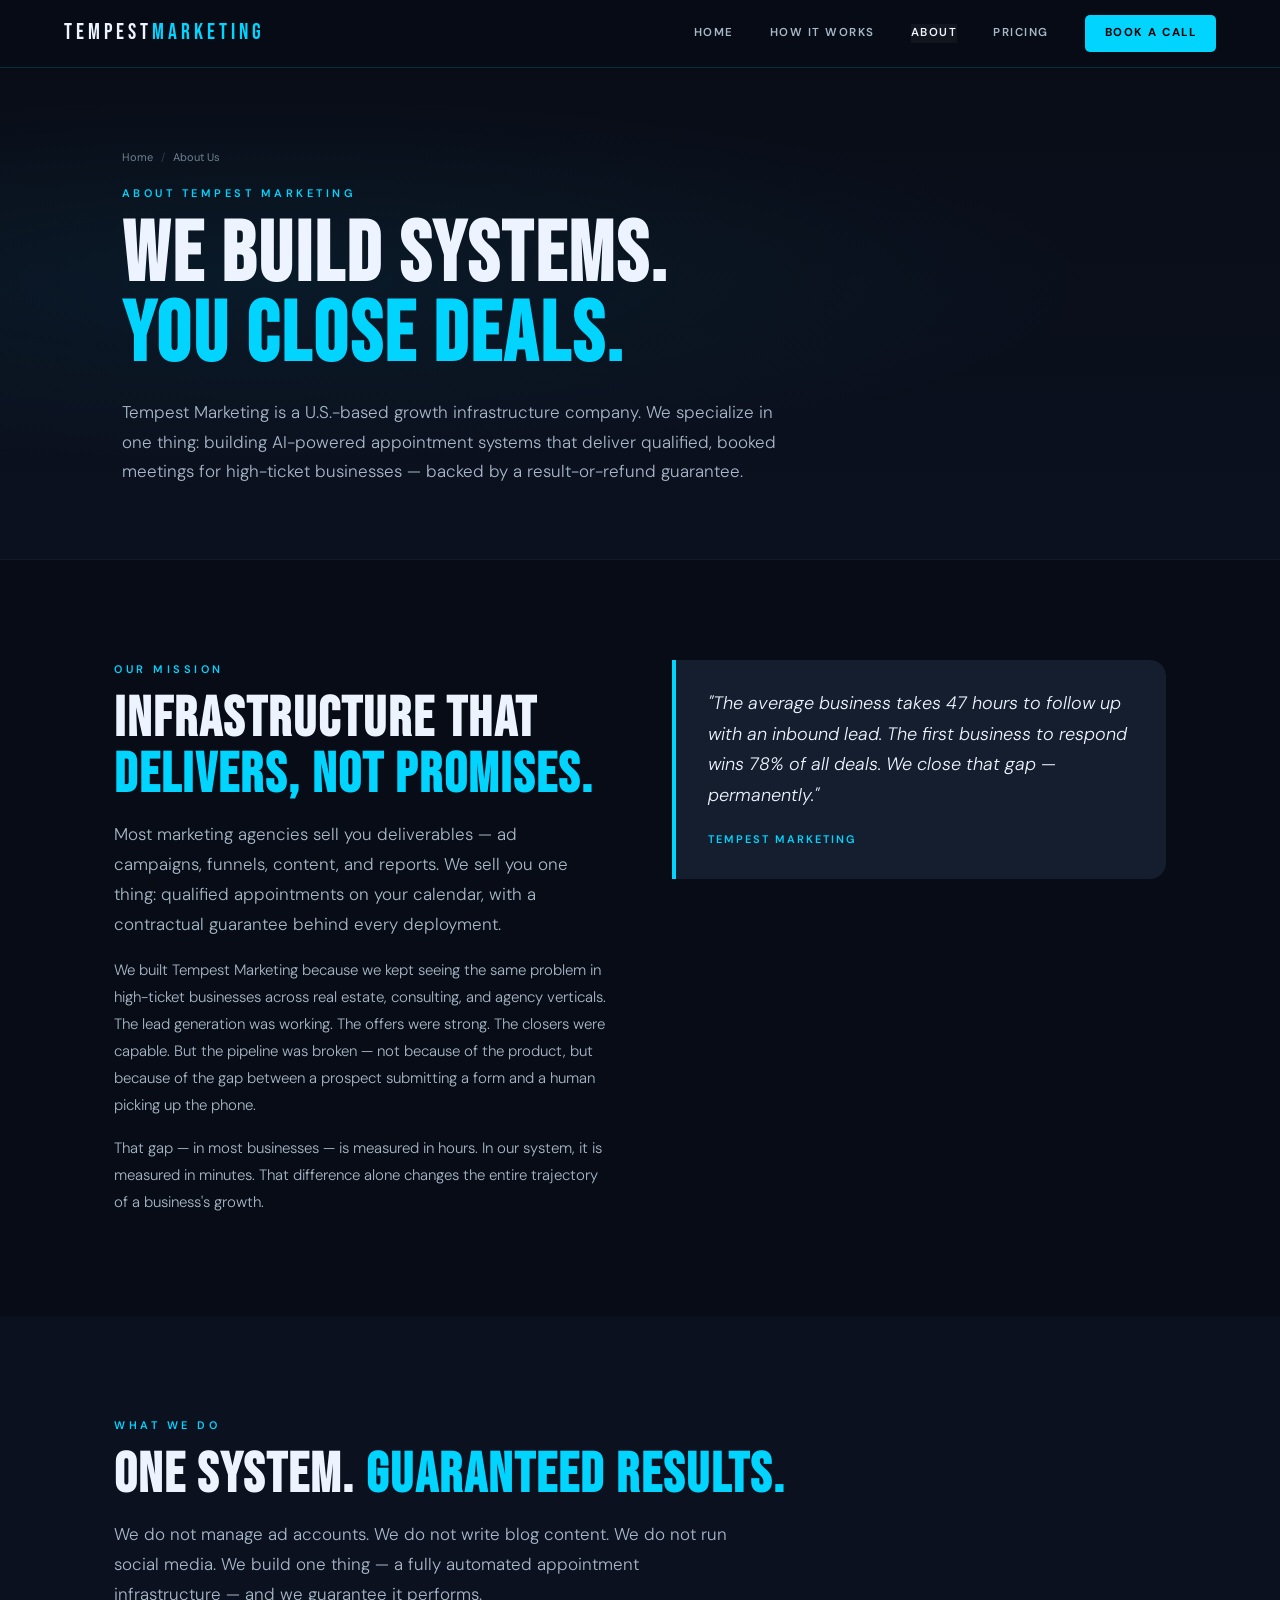
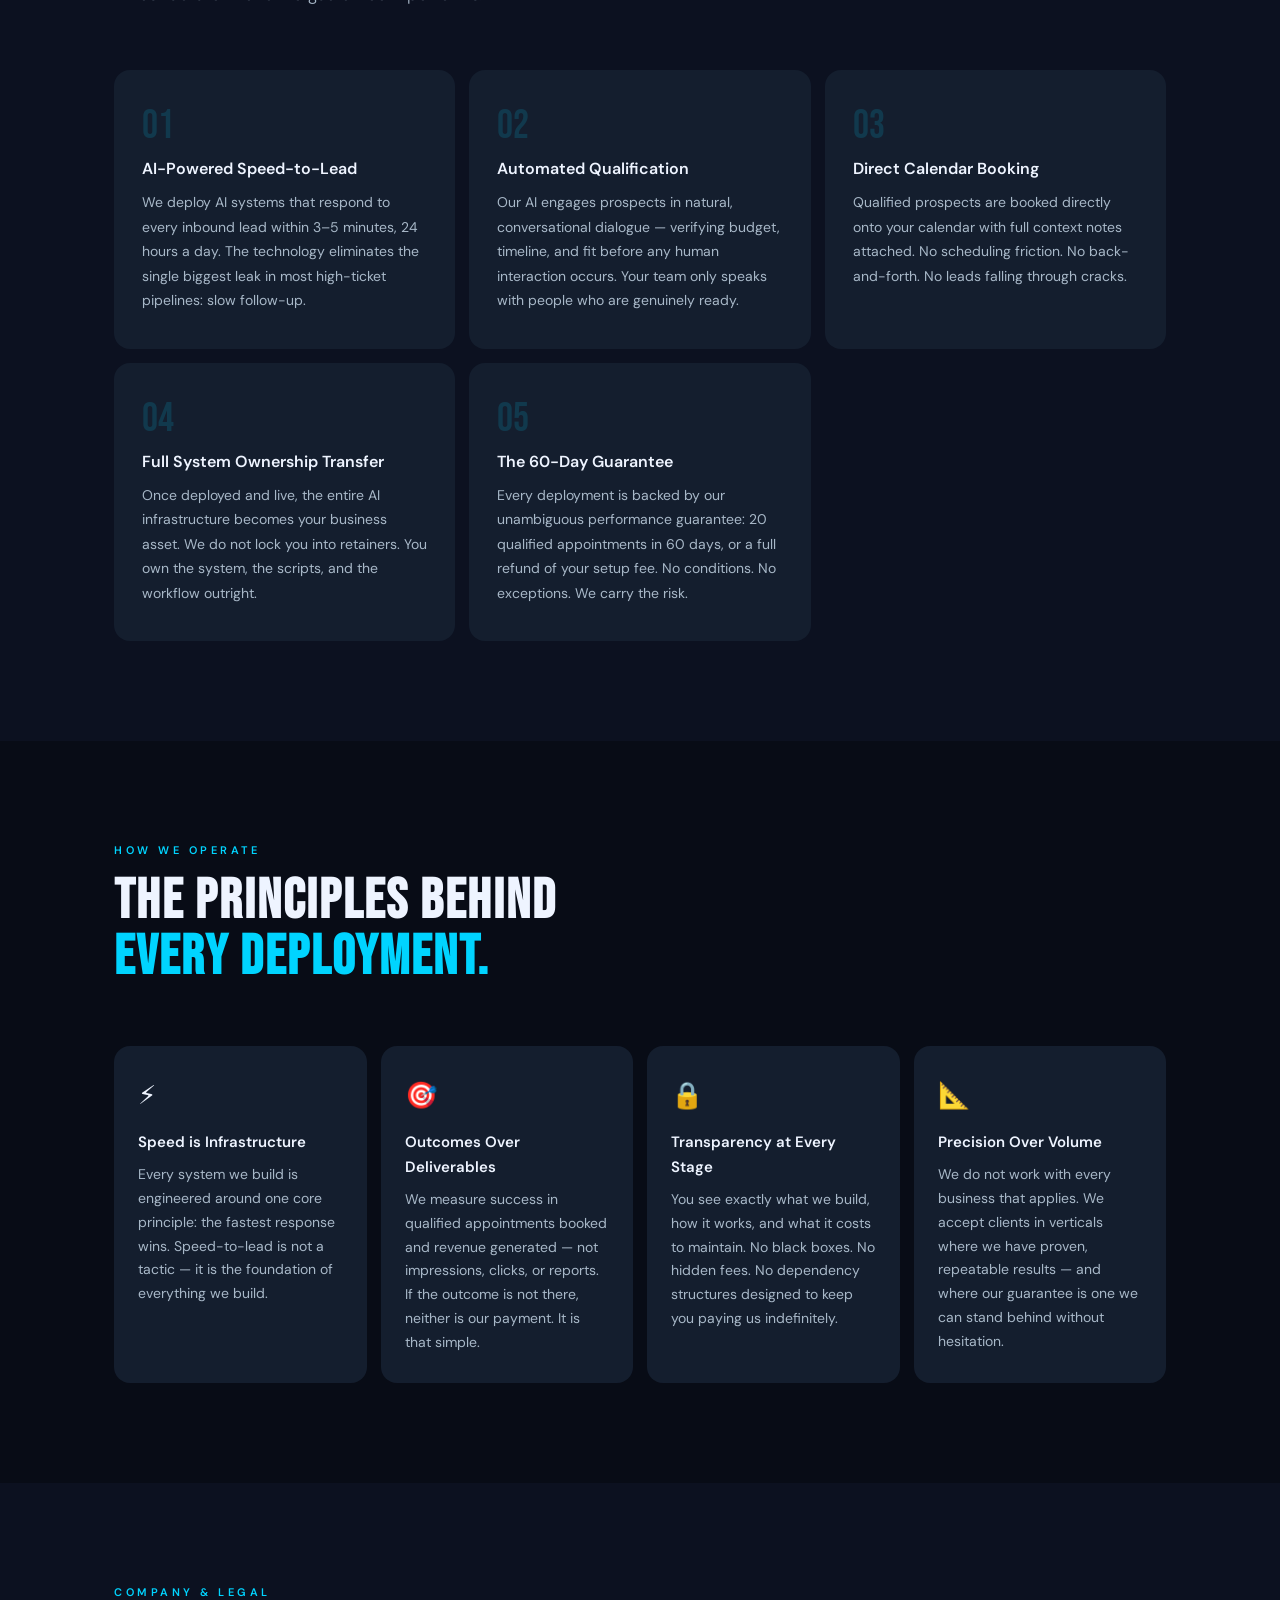
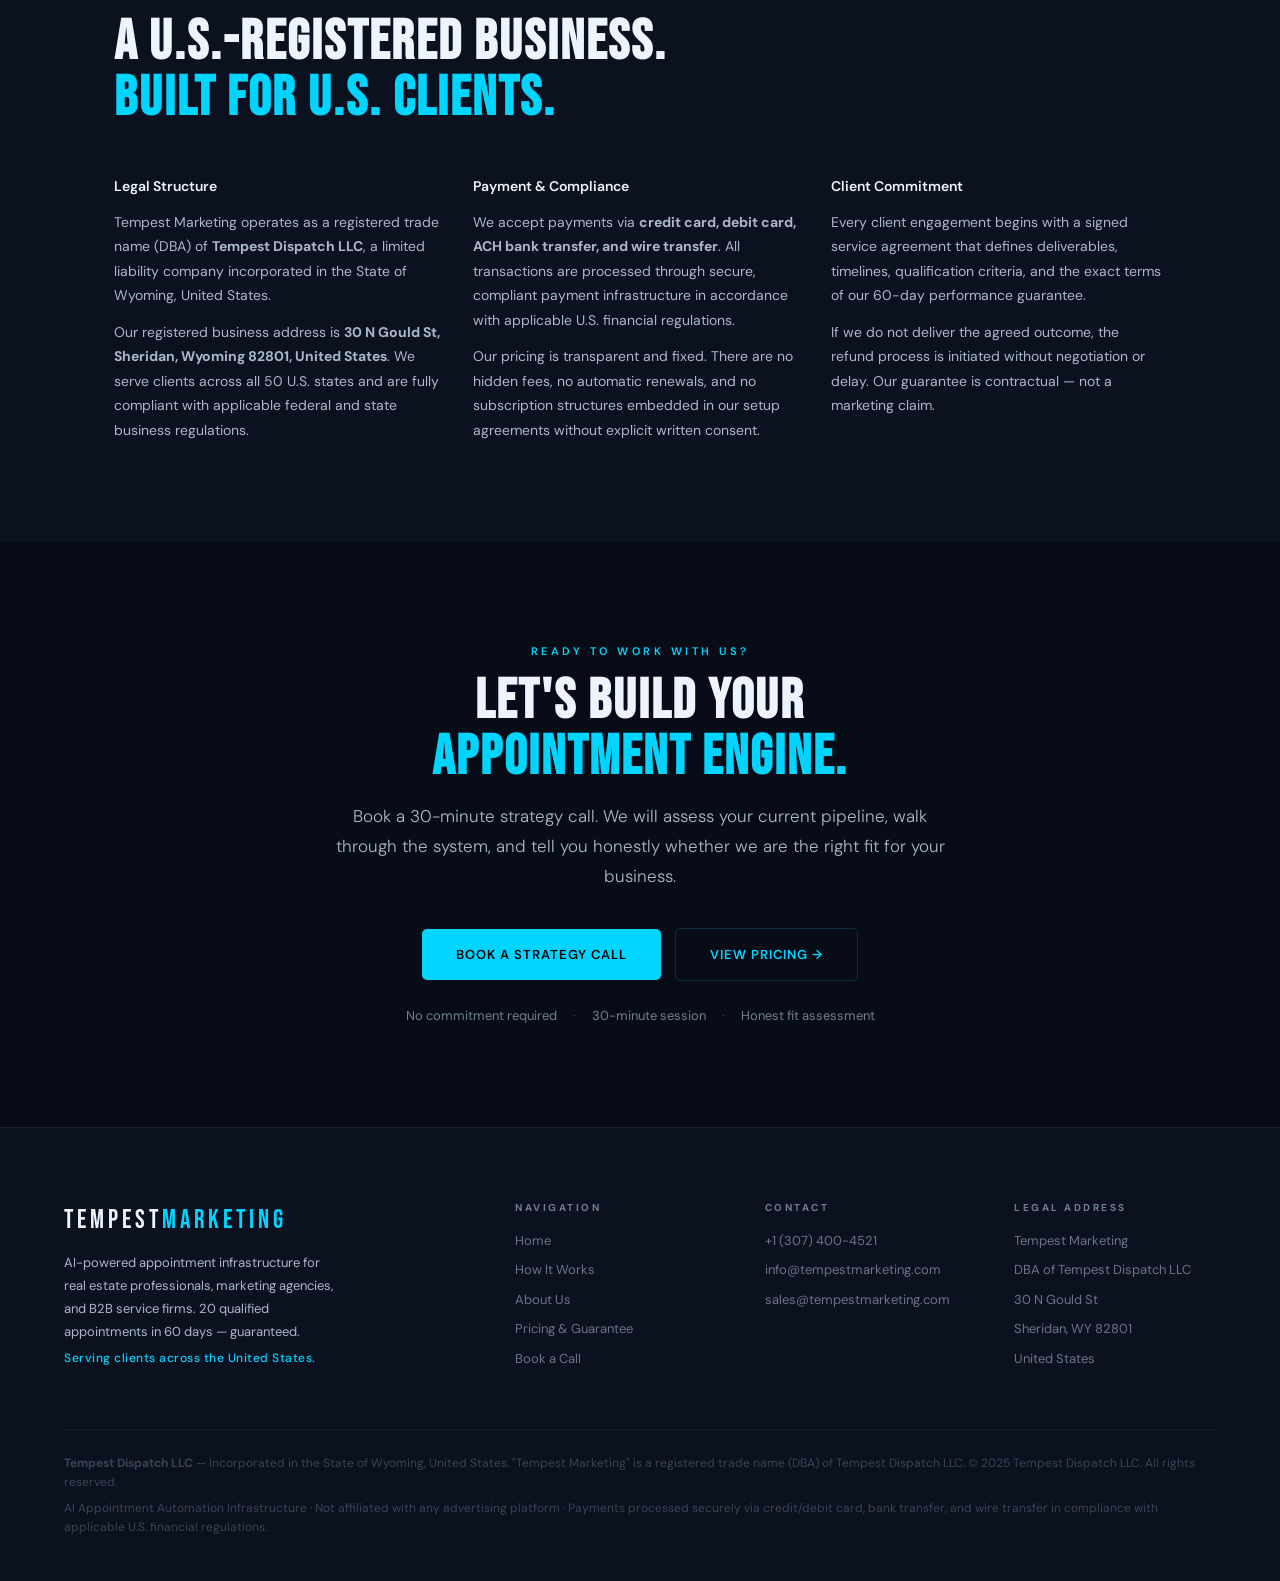
==== about/index.html @ 548d317a "Initial commit via Netlify" ====
<!DOCTYPE html>
<html lang="en">
<head>
<meta charset="UTF-8">
<meta name="theme-color" content="#080C16">
<meta name="mobile-web-app-capable" content="yes">
<meta name="apple-mobile-web-app-capable" content="yes">
<meta name="apple-mobile-web-app-status-bar-style" content="black-translucent">
<meta name="viewport" content="width=device-width,initial-scale=1,viewport-fit=cover">
<title>About Us — Tempest Marketing | AI-Powered Growth Infrastructure</title>
<meta name="description" content="Tempest Marketing is a U.S.-based growth infrastructure company. We build AI-powered appointment systems for high-ticket businesses — and guarantee 20 qualified meetings in 60 days.">
<link rel="stylesheet" href="/style.css">
</head>
<body>

<nav class="nav" id="nav">
  <a href="/" class="nav-logo">TEMPEST<span>MARKETING</span></a>
  <div class="nav-links" id="nl">
    <a href="/">Home</a>
    <a href="/infrastructure/">How It Works</a>
    <a href="/about/" class="active">About</a>
    <a href="/pricing/">Pricing</a>
    <a href="/contact/" class="nav-btn">Book a Call</a>
  </div>
  <button class="hamburger" id="hb" aria-label="Menu" aria-expanded="false">
    <span></span><span></span><span></span>
  </button>
</nav>

<section class="page-hero">
  <div class="container">
    <div class="breadcrumb"><a href="/">Home</a><span class="breadcrumb-sep">/</span><span>About Us</span></div>
    <div class="eyebrow">About Tempest Marketing</div>
    <h1 class="page-h1">We Build Systems.<br><span class="e">You Close Deals.</span></h1>
    <p class="page-sub">Tempest Marketing is a U.S.-based growth infrastructure company. We specialize in one thing: building AI-powered appointment systems that deliver qualified, booked meetings for high-ticket businesses — backed by a result-or-refund guarantee.</p>
  </div>
</section>

<!-- MISSION -->
<section class="section">
  <div class="container">
    <div class="about-mission sr">
      <div class="mission-text">
        <div class="eyebrow">Our Mission</div>
        <h2 class="h2">Infrastructure That<br><span class="e">Delivers, Not Promises.</span></h2>
        <p class="lead">Most marketing agencies sell you deliverables — ad campaigns, funnels, content, and reports. We sell you one thing: qualified appointments on your calendar, with a contractual guarantee behind every deployment.</p>
        <p style="color:var(--silver);font-size:15px;line-height:1.8;margin-top:18px;font-weight:300">We built Tempest Marketing because we kept seeing the same problem in high-ticket businesses across real estate, consulting, and agency verticals. The lead generation was working. The offers were strong. The closers were capable. But the pipeline was broken — not because of the product, but because of the gap between a prospect submitting a form and a human picking up the phone.</p>
        <p style="color:var(--silver);font-size:15px;line-height:1.8;margin-top:16px;font-weight:300">That gap — in most businesses — is measured in hours. In our system, it is measured in minutes. That difference alone changes the entire trajectory of a business's growth.</p>
      </div>
      <div class="mission-quote">
        <blockquote class="bq">
          <p>"The average business takes 47 hours to follow up with an inbound lead. The first business to respond wins 78% of all deals. We close that gap — permanently."</p>
          <cite>Tempest Marketing</cite>
        </blockquote>
      </div>
    </div>
  </div>
</section>

<!-- WHAT WE DO -->
<section class="section section-alt">
  <div class="container">
    <div class="section-header sr">
      <div class="eyebrow">What We Do</div>
      <h2 class="h2">One System. <span class="e">Guaranteed Results.</span></h2>
      <p class="lead">We do not manage ad accounts. We do not write blog content. We do not run social media. We build one thing — a fully automated appointment infrastructure — and we guarantee it performs.</p>
    </div>
    <div class="what-grid">
      <div class="what-card sr">
        <div class="what-num">01</div>
        <h3 class="what-title">AI-Powered Speed-to-Lead</h3>
        <p class="what-body">We deploy AI systems that respond to every inbound lead within 3–5 minutes, 24 hours a day. The technology eliminates the single biggest leak in most high-ticket pipelines: slow follow-up.</p>
      </div>
      <div class="what-card sr sr-d1">
        <div class="what-num">02</div>
        <h3 class="what-title">Automated Qualification</h3>
        <p class="what-body">Our AI engages prospects in natural, conversational dialogue — verifying budget, timeline, and fit before any human interaction occurs. Your team only speaks with people who are genuinely ready.</p>
      </div>
      <div class="what-card sr sr-d2">
        <div class="what-num">03</div>
        <h3 class="what-title">Direct Calendar Booking</h3>
        <p class="what-body">Qualified prospects are booked directly onto your calendar with full context notes attached. No scheduling friction. No back-and-forth. No leads falling through cracks.</p>
      </div>
      <div class="what-card sr sr-d3">
        <div class="what-num">04</div>
        <h3 class="what-title">Full System Ownership Transfer</h3>
        <p class="what-body">Once deployed and live, the entire AI infrastructure becomes your business asset. We do not lock you into retainers. You own the system, the scripts, and the workflow outright.</p>
      </div>
      <div class="what-card sr sr-d4">
        <div class="what-num">05</div>
        <h3 class="what-title">The 60-Day Guarantee</h3>
        <p class="what-body">Every deployment is backed by our unambiguous performance guarantee: 20 qualified appointments in 60 days, or a full refund of your setup fee. No conditions. No exceptions. We carry the risk.</p>
      </div>
    </div>
  </div>
</section>

<!-- VALUES -->
<section class="section">
  <div class="container">
    <div class="section-header sr">
      <div class="eyebrow">How We Operate</div>
      <h2 class="h2">The Principles Behind<br><span class="e">Every Deployment.</span></h2>
    </div>
    <div class="values-grid">
      <div class="value-card sr">
        <div class="value-icon">⚡</div>
        <h3 class="value-title">Speed is Infrastructure</h3>
        <p class="value-body">Every system we build is engineered around one core principle: the fastest response wins. Speed-to-lead is not a tactic — it is the foundation of everything we build.</p>
      </div>
      <div class="value-card sr sr-d1">
        <div class="value-icon">🎯</div>
        <h3 class="value-title">Outcomes Over Deliverables</h3>
        <p class="value-body">We measure success in qualified appointments booked and revenue generated — not impressions, clicks, or reports. If the outcome is not there, neither is our payment. It is that simple.</p>
      </div>
      <div class="value-card sr sr-d2">
        <div class="value-icon">🔒</div>
        <h3 class="value-title">Transparency at Every Stage</h3>
        <p class="value-body">You see exactly what we build, how it works, and what it costs to maintain. No black boxes. No hidden fees. No dependency structures designed to keep you paying us indefinitely.</p>
      </div>
      <div class="value-card sr sr-d3">
        <div class="value-icon">📐</div>
        <h3 class="value-title">Precision Over Volume</h3>
        <p class="value-body">We do not work with every business that applies. We accept clients in verticals where we have proven, repeatable results — and where our guarantee is one we can stand behind without hesitation.</p>
      </div>
    </div>
  </div>
</section>

<!-- LEGAL / TRUST SECTION -->
<section class="section section-alt">
  <div class="container">
    <div class="trust-block sr">
      <div class="eyebrow">Company &amp; Legal</div>
      <h2 class="h2">A U.S.-Registered Business.<br><span class="e">Built for U.S. Clients.</span></h2>
      <div class="trust-cols">
        <div class="trust-col">
          <h3 class="trust-col-title">Legal Structure</h3>
          <p>Tempest Marketing operates as a registered trade name (DBA) of <strong>Tempest Dispatch LLC</strong>, a limited liability company incorporated in the State of Wyoming, United States.</p>
          <p style="margin-top:12px">Our registered business address is <strong>30 N Gould St, Sheridan, Wyoming 82801, United States</strong>. We serve clients across all 50 U.S. states and are fully compliant with applicable federal and state business regulations.</p>
        </div>
        <div class="trust-col">
          <h3 class="trust-col-title">Payment &amp; Compliance</h3>
          <p>We accept payments via <strong>credit card, debit card, ACH bank transfer, and wire transfer</strong>. All transactions are processed through secure, compliant payment infrastructure in accordance with applicable U.S. financial regulations.</p>
          <p style="margin-top:12px">Our pricing is transparent and fixed. There are no hidden fees, no automatic renewals, and no subscription structures embedded in our setup agreements without explicit written consent.</p>
        </div>
        <div class="trust-col">
          <h3 class="trust-col-title">Client Commitment</h3>
          <p>Every client engagement begins with a signed service agreement that defines deliverables, timelines, qualification criteria, and the exact terms of our 60-day performance guarantee.</p>
          <p style="margin-top:12px">If we do not deliver the agreed outcome, the refund process is initiated without negotiation or delay. Our guarantee is contractual — not a marketing claim.</p>
        </div>
      </div>
    </div>
  </div>
</section>

<!-- CTA -->
<section class="section">
  <div class="container">
    <div class="cta-block sr">
      <div class="eyebrow">Ready to Work With Us?</div>
      <h2 class="h2">Let's Build Your<br><span class="e">Appointment Engine.</span></h2>
      <p class="lead" style="margin:0 auto 36px">Book a 30-minute strategy call. We will assess your current pipeline, walk through the system, and tell you honestly whether we are the right fit for your business.</p>
      <div class="cta-btns">
        <a href="/contact/" class="btn btn-primary btn-lg">Book a Strategy Call</a>
        <a href="/pricing/" class="btn btn-outline btn-lg">View Pricing →</a>
      </div>
      <div class="cta-dots">
        <span>No commitment required</span><span class="cta-dot-sep">·</span>
        <span>30-minute session</span><span class="cta-dot-sep">·</span>
        <span>Honest fit assessment</span>
      </div>
    </div>
  </div>
</section>

<footer class="footer">
  <div class="footer-grid">
    <div class="footer-brand">
      <div class="footer-logo">TEMPEST<span>MARKETING</span></div>
      <p class="footer-tagline">AI-powered appointment infrastructure for real estate professionals, marketing agencies, and B2B service firms. 20 qualified appointments in 60 days — guaranteed.</p>
      <p class="footer-credline">Serving clients across the United States.</p>
    </div>
    <div class="footer-col">
      <div class="footer-col-title">Navigation</div>
      <a href="/">Home</a><a href="/infrastructure/">How It Works</a><a href="/about/">About Us</a><a href="/pricing/">Pricing &amp; Guarantee</a><a href="/contact/">Book a Call</a>
    </div>
    <div class="footer-col">
      <div class="footer-col-title">Contact</div>
      <a href="tel:+13074004521">+1 (307) 400-4521</a>
      <a href="mailto:info@tempestmarketing.com">info@tempestmarketing.com</a>
      <a href="mailto:sales@tempestmarketing.com">sales@tempestmarketing.com</a>
    </div>
    <div class="footer-col">
      <div class="footer-col-title">Legal Address</div>
      <span>Tempest Marketing</span><span>DBA of Tempest Dispatch LLC</span>
      <span>30 N Gould St</span><span>Sheridan, WY 82801</span><span>United States</span>
    </div>
  </div>
  <div class="footer-bottom">
    <p><strong>Tempest Dispatch LLC</strong> — Incorporated in the State of Wyoming, United States. "Tempest Marketing" is a registered trade name (DBA) of Tempest Dispatch LLC. © 2025 Tempest Dispatch LLC. All rights reserved.</p>
    <p>AI Appointment Automation Infrastructure · Not affiliated with any advertising platform · Payments processed securely via credit/debit card, bank transfer, and wire transfer in compliance with applicable U.S. financial regulations.</p>
  </div>
</footer>
<script src="/app.js"></script>
</body>
</html>
---- style.css ----
@import url('https://fonts.googleapis.com/css2?family=Bebas+Neue&family=DM+Sans:ital,wght@0,300;0,400;0,500;0,600;1,300&display=swap');

/* ═══════════════════════════════════════════════════════════
   TEMPEST MARKETING — MOBILE-FIRST STYLESHEET
   Breakpoints:
     xs  : 0–479px      (small phones)
     sm  : 480–639px    (large phones)
     md  : 640–767px    (phablets)
     lg  : 768–1023px   (tablets)
     xl  : 1024px+      (desktop)
   ═══════════════════════════════════════════════════════════ */

/* ── DESIGN TOKENS ───────────────────────────────────────── */
:root {
  --bg:        #080C16;
  --bg2:       #0C1120;
  --bg3:       #111928;
  --card:      #141E2E;
  --card2:     #1A2538;
  --electric:  #00D4FF;
  --electric2: #00B5DA;
  --volt:      #7B2FFF;
  --silver:    #A8B8C8;
  --silver2:   #6E8090;
  --white:     #EEF4FF;
  --alert:     #FF4D6D;
  --border:    rgba(255,255,255,0.06);
  --border-e:  rgba(0,212,255,0.18);
  --nav-h:     60px;
  --r:         10px;
  --r-lg:      16px;
  --px:        20px;
  --ff-d:      'Bebas Neue', 'Arial Black', sans-serif;
  --ff-b:      'DM Sans', system-ui, sans-serif;
}
@media(min-width:640px){ :root{ --nav-h:64px; --px:28px; } }
@media(min-width:768px){ :root{ --nav-h:68px; --px:40px; } }
@media(min-width:1024px){ :root{ --px:5%; } }

/* ── RESET ───────────────────────────────────────────────── */
*,*::before,*::after { margin:0; padding:0; box-sizing:border-box; }
html { scroll-behavior:smooth; -webkit-text-size-adjust:100%; text-size-adjust:100%; }
body {
  background:var(--bg); color:var(--white);
  font-family:var(--ff-b); font-size:16px; line-height:1.65;
  -webkit-font-smoothing:antialiased; overflow-x:hidden;
}
a { color:var(--electric); text-decoration:none; transition:color .2s; }
a:hover { color:var(--electric2); }
img,svg { max-width:100%; display:block; }
button { cursor:pointer; font-family:var(--ff-b); }

/* ── UTILITY ─────────────────────────────────────────────── */
.e { color:var(--electric); }
.container { max-width:1180px; margin:0 auto; padding:0 var(--px); }
.eyebrow {
  font-size:10px; font-weight:600; letter-spacing:3px;
  text-transform:uppercase; color:var(--electric); margin-bottom:12px;
  display:block;
}
@media(min-width:640px){ .eyebrow{ font-size:11px; letter-spacing:3.5px; margin-bottom:14px; } }

.h2 {
  font-family:var(--ff-d);
  font-size:clamp(30px,7vw,56px);
  letter-spacing:2px; line-height:1.0; color:var(--white); margin-bottom:16px;
}
.lead {
  font-size:15px; color:var(--silver); font-weight:300;
  line-height:1.75; max-width:100%;
}
@media(min-width:640px){ .lead{ font-size:16px; } }
@media(min-width:1024px){ .lead{ font-size:17px; max-width:620px; } }

/* ── NAVIGATION ──────────────────────────────────────────── */
.nav {
  position:fixed; top:0; left:0; right:0; z-index:200;
  height:var(--nav-h);
  display:flex; align-items:center; justify-content:space-between;
  padding:0 var(--px);
  background:rgba(8,12,22,.96);
  backdrop-filter:blur(20px); -webkit-backdrop-filter:blur(20px);
  border-bottom:1px solid var(--border-e);
  transition:background .3s;
}
.nav.scrolled { background:rgba(8,12,22,.99); }
.nav-logo {
  font-family:var(--ff-d); color:var(--white); text-decoration:none;
  font-size:16px; letter-spacing:2px;
  white-space:nowrap; flex-shrink:0;
}
@media(min-width:480px){ .nav-logo{ font-size:18px; letter-spacing:3px; } }
@media(min-width:768px){ .nav-logo{ font-size:22px; letter-spacing:4px; } }
.nav-logo span { color:var(--electric); }

/* ── MOBILE NAV MENU (hidden by default) ─────────────────── */
.nav-links {
  /* Hidden state — off-screen top, invisible */
  display:flex;
  flex-direction:column;
  position:fixed;
  top:var(--nav-h);
  left:0; right:0;
  height:calc(100vh - var(--nav-h));
  background:rgba(8,12,22,.99);
  padding:0;
  overflow-y:auto;
  -webkit-overflow-scrolling:touch;
  border-top:1px solid var(--border-e);
  z-index:9999;
  /* Slide + fade transition */
  opacity:0;
  pointer-events:none;
  transform:translateY(-12px);
  transition:opacity .25s ease, transform .25s ease;
}
/* Open state */
.nav-links.open {
  opacity:1;
  pointer-events:all;
  transform:translateY(0);
}
.nav-links a {
  font-size:16px; font-weight:600; letter-spacing:1.5px;
  text-transform:uppercase; color:var(--silver);
  padding:18px 24px; border-bottom:1px solid var(--border);
  display:block; width:100%;
  transition:color .2s, background .2s;
  -webkit-tap-highlight-color:transparent;
}
.nav-links a:hover,
.nav-links a.active { color:var(--white); background:rgba(255,255,255,.04); }
.nav-links .nav-btn {
  background:var(--electric); color:#000 !important;
  font-weight:700; margin:16px 24px 8px;
  border-radius:6px; text-align:center;
  border-bottom:none; width:auto;
  padding:14px 24px;
}
.nav-links .nav-btn:hover { background:var(--electric2); }

/* Tablet and desktop — inline horizontal nav */
@media(min-width:768px){
  .nav-links {
    /* Reset all mobile positioning */
    display:flex !important;
    opacity:1 !important;
    pointer-events:all !important;
    transform:none !important;
    /* Inline layout */
    position:static;
    height:auto;
    background:transparent;
    flex-direction:row;
    align-items:center;
    gap:28px;
    padding:0;
    border:none;
    overflow:visible;
    transition:none;
  }
  .nav-links a {
    font-size:11px; letter-spacing:1.5px;
    padding:0; border:none; width:auto; display:inline;
  }
  .nav-links .nav-btn {
    padding:9px 20px; margin:0; border-radius:5px;
    text-align:center; width:auto; display:inline-flex;
  }
}
@media(min-width:1024px){
  .nav-links { gap:36px; }
  .nav-links a { font-size:11.5px; }
}

.hamburger {
  display:flex; flex-direction:column; gap:5px;
  background:none; border:none; padding:6px;
  flex-shrink:0; z-index:10000;
  -webkit-tap-highlight-color:transparent;
}
.hamburger span {
  display:block; width:22px; height:2px;
  background:var(--silver); border-radius:2px;
  transition:transform .3s ease, opacity .3s ease;
  transform-origin:center;
}
/* Animated X when open */
.hamburger.is-open span:nth-child(1){ transform:rotate(45deg) translate(5px,5px); }
.hamburger.is-open span:nth-child(2){ opacity:0; transform:scaleX(0); }
.hamburger.is-open span:nth-child(3){ transform:rotate(-45deg) translate(5px,-5px); }
@media(min-width:768px){ .hamburger{ display:none !important; } }

/* ── BUTTONS ─────────────────────────────────────────────── */
.btn {
  display:inline-flex; align-items:center; justify-content:center; gap:8px;
  font-family:var(--ff-b); font-weight:600;
  letter-spacing:1px; text-transform:uppercase;
  border-radius:5px; transition:all .2s;
  text-decoration:none; border:none;
  touch-action:manipulation; -webkit-tap-highlight-color:transparent;
  white-space:nowrap;
}
.btn-lg { font-size:13px; padding:14px 28px; }
.btn-md { font-size:12px; padding:11px 22px; }
.btn-sm { font-size:11px; padding:9px 18px; }
@media(min-width:640px){
  .btn-lg { padding:15px 34px; }
  .btn-md { padding:11px 26px; }
}
.btn-primary { background:var(--electric); color:#000; }
.btn-primary:hover { background:var(--electric2); color:#000; transform:translateY(-1px); }
.btn-outline { background:transparent; color:var(--electric); border:1px solid var(--border-e); }
.btn-outline:hover { border-color:var(--electric); background:rgba(0,212,255,.07); color:var(--electric); }
.btn-full { width:100%; justify-content:center; }

/* ── SECTIONS ────────────────────────────────────────────── */
.section { padding:64px 0; }
.section-alt { background:var(--bg2); }
.section-header { margin-bottom:40px; }
.section-header .lead { margin-top:12px; }
@media(min-width:640px){ .section{ padding:80px 0; } .section-header{ margin-bottom:48px; } }
@media(min-width:1024px){ .section{ padding:100px 0; } .section-header{ margin-bottom:60px; } }

/* ── HERO ────────────────────────────────────────────────── */
.hero {
  min-height:100svh;
  display:flex; flex-direction:column; align-items:center; justify-content:center;
  text-align:center;
  padding:calc(var(--nav-h) + 48px) var(--px) 60px;
  background:
    radial-gradient(ellipse 120% 50% at 50% -10%, rgba(0,212,255,.09) 0%, transparent 60%),
    radial-gradient(ellipse 80% 40% at 80% 90%, rgba(123,47,255,.06) 0%, transparent 55%),
    linear-gradient(180deg, var(--bg) 0%, var(--bg2) 100%);
  position:relative; overflow:hidden;
}
.hero::after {
  content:''; position:absolute; bottom:0; left:0; right:0; height:120px;
  background:linear-gradient(0deg, var(--bg2), transparent);
  pointer-events:none;
}
.hero-badge {
  display:inline-flex; align-items:center; gap:8px;
  font-size:10px; font-weight:600; letter-spacing:2px; text-transform:uppercase;
  color:var(--electric); border:1px solid var(--border-e);
  border-radius:100px; padding:6px 16px; margin-bottom:28px;
  background:rgba(0,212,255,.05);
}
@media(min-width:640px){ .hero-badge{ font-size:11px; padding:7px 22px; margin-bottom:36px; } }
.hero-badge-dot {
  width:6px; height:6px; border-radius:50%; background:var(--electric);
  flex-shrink:0; animation:pulse-dot 2s ease-in-out infinite;
}
@keyframes pulse-dot { 0%,100%{ opacity:1; transform:scale(1); } 50%{ opacity:.4; transform:scale(1.4); } }
.hero-h1 {
  font-family:var(--ff-d);
  font-size:clamp(52px, 13vw, 108px);
  letter-spacing:2px; line-height:.94;
  color:var(--white); margin-bottom:20px;
}
@media(min-width:480px){ .hero-h1{ letter-spacing:3px; margin-bottom:24px; } }
@media(min-width:1024px){ .hero-h1{ margin-bottom:28px; } }
.hero-sub {
  font-size:clamp(14px, 3.5vw, 18px);
  color:var(--silver); font-weight:300; line-height:1.75;
  max-width:560px; margin:0 auto 36px;
}
@media(min-width:640px){ .hero-sub{ margin-bottom:44px; } }
.hero-sub strong { color:var(--white); font-weight:500; }
.hero-btns {
  display:flex; flex-direction:column; gap:12px;
  width:100%; max-width:320px; margin-bottom:48px;
}
@media(min-width:480px){
  .hero-btns { flex-direction:row; gap:12px; max-width:none; width:auto; margin-bottom:56px; }
}
@media(min-width:640px){ .hero-btns{ margin-bottom:64px; gap:14px; } }

/* Trust bar */
.hero-trust {
  display:grid; grid-template-columns:1fr 1fr;
  width:100%; max-width:860px;
  border:1px solid var(--border); border-radius:var(--r); overflow:hidden;
}
.trust-item {
  padding:14px 12px; text-align:center;
  border-right:1px solid var(--border); border-bottom:1px solid var(--border);
}
.trust-item:nth-child(2) { border-right:none; }
.trust-item:nth-child(3) { border-bottom:none; }
.trust-item:nth-child(4) { border-right:none; border-bottom:none; }
.trust-item strong { display:block; font-size:11px; font-weight:600; color:var(--white); margin-bottom:2px; }
.trust-item span { font-size:10px; color:var(--silver2); }
@media(min-width:480px){
  .trust-item { padding:16px 16px; }
  .trust-item strong { font-size:12px; }
  .trust-item span { font-size:11px; }
}
@media(min-width:768px){
  .hero-trust { grid-template-columns:repeat(4,1fr); }
  .trust-item { border-bottom:none !important; }
  .trust-item:nth-child(2) { border-right:1px solid var(--border); }
  .trust-item:nth-child(4) { border-right:none; }
  .trust-item:nth-child(3) { border-right:1px solid var(--border); }
  .trust-item { padding:18px 16px; }
}
@media(min-width:1024px){ .trust-item{ padding:18px 20px; } }

/* ── STATS BAR ───────────────────────────────────────────── */
.stats-bar {
  display:grid; grid-template-columns:1fr 1fr;
  border-top:1px solid var(--border); border-bottom:1px solid var(--border);
  background:var(--bg2);
}
.stat-cell {
  padding:28px 20px;
  border-right:1px solid var(--border);
  border-bottom:1px solid var(--border);
  display:flex; flex-direction:column; gap:8px;
}
.stat-cell:nth-child(2) { border-right:none; }
.stat-cell:nth-child(3) { border-bottom:none; }
.stat-cell:nth-child(4) { border-right:none; border-bottom:none; }
.stat-n {
  font-family:var(--ff-d); font-size:44px; letter-spacing:1px;
  color:var(--electric); line-height:1;
}
.stat-meta strong { display:block; font-size:13px; font-weight:500; color:var(--white); margin-bottom:4px; }
.stat-meta p { font-size:12px; color:var(--silver); line-height:1.5; }
@media(min-width:640px){
  .stat-cell { padding:32px 24px; flex-direction:row; gap:16px; align-items:flex-start; }
  .stat-n { font-size:48px; flex-shrink:0; }
}
@media(min-width:768px){
  .stats-bar { grid-template-columns:repeat(4,1fr); }
  .stat-cell { border-bottom:none !important; }
  .stat-cell:nth-child(2) { border-right:1px solid var(--border); }
  .stat-cell:nth-child(3) { border-right:1px solid var(--border); }
  .stat-cell:nth-child(4) { border-right:none; }
}
@media(min-width:1024px){
  .stat-cell { padding:44px 32px; gap:20px; }
  .stat-n { font-size:52px; }
  .stat-meta strong { font-size:14px; }
  .stat-meta p { font-size:13px; }
}

/* ── PAIN GRID ───────────────────────────────────────────── */
.pain-grid {
  display:grid; grid-template-columns:1fr;
  gap:3px; border-radius:var(--r-lg); overflow:hidden;
}
.pain-card { background:var(--card); padding:28px 24px; transition:background .2s; }
.pain-card:hover { background:var(--card2); }
.pain-card-title { font-size:15px; font-weight:600; color:var(--white); margin-bottom:8px; line-height:1.45; }
.pain-card-body { font-size:14px; color:var(--silver); line-height:1.7; }
@media(min-width:640px){ .pain-card{ padding:32px 28px; } }
@media(min-width:768px){
  .pain-grid { grid-template-columns:repeat(2,1fr); }
  .pain-card { padding:36px 32px; }
}
@media(min-width:1024px){ .pain-card{ padding:40px 36px; } }

/* ── STEPS ROW ───────────────────────────────────────────── */
.steps-row {
  display:flex; flex-direction:column;
  gap:3px; margin-top:40px;
}
.step {
  background:var(--card); padding:28px 24px;
  transition:background .2s;
}
.steps-row .step:first-child { border-radius:var(--r) var(--r) 0 0; }
.steps-row .step:last-child  { border-radius:0 0 var(--r) var(--r); }
.step:hover { background:var(--card2); }
.step-num { font-family:var(--ff-d); font-size:48px; letter-spacing:2px; color:rgba(0,212,255,.12); line-height:1; margin-bottom:10px; }
.step-tag { font-size:10px; font-weight:700; letter-spacing:2.5px; text-transform:uppercase; color:var(--electric); margin-bottom:6px; }
.step-title { font-size:15px; font-weight:600; color:var(--white); margin-bottom:8px; }
.step-body { font-size:13px; color:var(--silver); line-height:1.65; }
@media(min-width:640px){
  .steps-row { flex-direction:row; flex-wrap:wrap; }
  .step { flex:1 1 calc(50% - 2px); border-radius:0 !important; }
  .steps-row .step:first-child { border-radius:var(--r) 0 0 0 !important; }
  .steps-row .step:nth-child(2) { border-radius:0 var(--r) 0 0 !important; }
  .steps-row .step:nth-last-child(2) { border-radius:0 0 0 var(--r) !important; }
  .steps-row .step:last-child { border-radius:0 0 var(--r) 0 !important; }
}
@media(min-width:1024px){
  .steps-row { flex-wrap:nowrap; }
  .step { flex:1; border-radius:0 !important; padding:32px 22px; }
  .steps-row .step:first-child { border-radius:var(--r) 0 0 var(--r) !important; }
  .steps-row .step:last-child  { border-radius:0 var(--r) var(--r) 0 !important; }
  .step-num { font-size:56px; }
}

/* ── BENEFITS ────────────────────────────────────────────── */
.benefits-grid { display:grid; grid-template-columns:1fr; gap:14px; }
.benefit {
  background:var(--card); border-radius:var(--r-lg);
  padding:28px 24px; border-top:3px solid rgba(0,212,255,.25);
  transition:border-color .2s, background .2s;
}
.benefit:hover { border-top-color:var(--electric); background:var(--card2); }
.benefit.wide { border-top-color:var(--electric); }
.benefit-label { font-size:10px; font-weight:700; letter-spacing:2.5px; text-transform:uppercase; color:var(--electric); margin-bottom:10px; }
.benefit-title { font-size:17px; font-weight:600; color:var(--white); margin-bottom:10px; }
.benefit-body { font-size:14px; color:var(--silver); line-height:1.75; }
.benefit-stat { font-family:var(--ff-d); font-size:36px; letter-spacing:1px; color:var(--electric); margin-top:14px; display:flex; align-items:baseline; gap:10px; }
.benefit-stat small { font-family:var(--ff-b); font-size:13px; color:var(--silver); font-weight:300; }
@media(min-width:640px){ .benefit{ padding:32px 28px; } }
@media(min-width:768px){ .benefits-grid{ grid-template-columns:repeat(2,1fr); } .benefit{ padding:36px; } .benefit-title{ font-size:18px; } }
@media(min-width:1024px){ .benefit-title{ font-size:19px; } .benefit-stat{ font-size:40px; } }

/* ── ICA GRID ────────────────────────────────────────────── */
.ica-grid { display:grid; grid-template-columns:1fr; gap:14px; }
.ica {
  background:var(--card); border-radius:var(--r-lg);
  padding:32px 24px; border-bottom:3px solid transparent;
  transition:all .25s; display:flex; flex-direction:column; gap:14px;
}
.ica:hover { background:var(--card2); border-bottom-color:var(--electric); }
.ica-title { font-family:var(--ff-d); font-size:26px; letter-spacing:1px; color:var(--white); }
.ica-body { font-size:14px; color:var(--silver); line-height:1.75; flex:1; }
.ica-tags { list-style:none; display:flex; flex-wrap:wrap; gap:8px; }
.ica-tags li { font-size:10px; font-weight:600; letter-spacing:1px; text-transform:uppercase; background:rgba(0,212,255,.07); color:var(--electric); padding:5px 10px; border-radius:3px; }
@media(min-width:640px){ .ica{ padding:36px 28px; } .ica-title{ font-size:28px; } }
@media(min-width:768px){ .ica-grid{ grid-template-columns:repeat(2,1fr); } }
@media(min-width:1024px){ .ica-grid{ grid-template-columns:repeat(3,1fr); } .ica{ padding:40px 32px; } .ica-title{ font-size:30px; } }

/* ── GUARANTEE ───────────────────────────────────────────── */
.guarantee-wrap {
  background:linear-gradient(135deg, rgba(0,212,255,.07) 0%, rgba(123,47,255,.07) 100%);
  border:1px solid var(--border-e); border-radius:16px;
  padding:48px 24px; text-align:center;
}
@media(min-width:640px){ .guarantee-wrap{ padding:56px 36px; border-radius:20px; } }
@media(min-width:1024px){ .guarantee-wrap{ padding:72px 48px; } }
.guar-num { font-family:var(--ff-d); font-size:clamp(80px,18vw,128px); letter-spacing:4px; color:var(--electric); line-height:1; }
.guar-label { font-family:var(--ff-d); font-size:clamp(24px,6vw,44px); letter-spacing:2px; color:var(--white); margin-bottom:6px; }
.guar-sub { font-family:var(--ff-d); font-size:clamp(14px,3.5vw,26px); letter-spacing:2px; color:var(--silver); margin-bottom:20px; }
@media(min-width:640px){ .guar-sub{ margin-bottom:28px; } }
.guar-body { font-size:15px; color:var(--silver); font-weight:300; max-width:580px; margin:0 auto 32px; line-height:1.75; }
@media(min-width:640px){ .guar-body{ font-size:16px; margin-bottom:40px; } }
.guar-btns { display:flex; flex-direction:column; gap:12px; align-items:center; }
@media(min-width:480px){ .guar-btns{ flex-direction:row; justify-content:center; gap:14px; } }

/* ── CTA BLOCK ───────────────────────────────────────────── */
.cta-block { text-align:center; }
.cta-btns { display:flex; flex-direction:column; gap:12px; align-items:center; margin-bottom:20px; }
@media(min-width:480px){ .cta-btns{ flex-direction:row; justify-content:center; gap:14px; margin-bottom:24px; } }
.cta-dots { display:flex; flex-wrap:wrap; gap:8px; justify-content:center; align-items:center; font-size:12px; color:var(--silver2); }
@media(min-width:640px){ .cta-dots{ gap:16px; font-size:13px; } }
.cta-dot-sep { color:rgba(168,184,200,.3); }

/* ── PAGE HERO (inner pages) ─────────────────────────────── */
.page-hero {
  padding:calc(var(--nav-h) + 48px) var(--px) 56px;
  background:
    radial-gradient(ellipse 120% 60% at 20% 50%, rgba(0,212,255,.06) 0%, transparent 55%),
    linear-gradient(180deg, var(--bg) 0%, var(--bg2) 100%);
  border-bottom:1px solid var(--border);
}
@media(min-width:768px){ .page-hero{ padding:calc(var(--nav-h) + 64px) var(--px) 64px; } }
@media(min-width:1024px){ .page-hero{ padding:calc(var(--nav-h) + 80px) var(--px) 72px; } }
.breadcrumb { display:flex; align-items:center; gap:8px; font-size:11px; color:var(--silver2); margin-bottom:18px; flex-wrap:wrap; }
.breadcrumb a { color:var(--silver2); }
.breadcrumb a:hover { color:var(--electric); }
.breadcrumb-sep { color:rgba(168,184,200,.25); }
.page-h1 {
  font-family:var(--ff-d);
  font-size:clamp(42px,10vw,84px);
  letter-spacing:2px; line-height:.95;
  color:var(--white); margin-bottom:18px;
}
@media(min-width:480px){ .page-h1{ letter-spacing:3px; margin-bottom:22px; } }
.page-sub { font-size:15px; color:var(--silver); font-weight:300; line-height:1.75; max-width:680px; }
@media(min-width:640px){ .page-sub{ font-size:16px; } }
@media(min-width:1024px){ .page-sub{ font-size:17px; } }
.page-stats {
  display:grid; grid-template-columns:repeat(2,1fr);
  margin-top:36px; border:1px solid var(--border); border-radius:var(--r); overflow:hidden;
  width:100%;
}
.page-stat { padding:12px 16px; border-right:1px solid var(--border); border-bottom:1px solid var(--border); }
.page-stat:nth-child(2) { border-right:none; }
.page-stat:nth-child(3) { border-bottom:none; }
.page-stat:nth-child(4) { border-right:none; border-bottom:none; }
.page-stat span { display:block; font-family:var(--ff-d); font-size:18px; letter-spacing:1px; color:var(--electric); }
.page-stat p { font-size:10px; color:var(--silver2); margin-top:2px; }
@media(min-width:640px){
  .page-stats { grid-template-columns:repeat(4,1fr); width:fit-content; }
  .page-stat { border-bottom:none !important; }
  .page-stat:nth-child(2) { border-right:1px solid var(--border); }
  .page-stat:nth-child(3) { border-right:1px solid var(--border); }
  .page-stat:nth-child(4) { border-right:none; }
  .page-stat { padding:14px 24px; }
  .page-stat span { font-size:20px; }
  .page-stat p { font-size:11px; }
}

/* ── INFRA STEPS ─────────────────────────────────────────── */
.infra-list { display:flex; flex-direction:column; gap:3px; margin-top:40px; }
@media(min-width:1024px){ .infra-list{ margin-top:56px; } }
.infra-item {
  display:grid; grid-template-columns:60px 1fr;
  background:var(--card); overflow:hidden; transition:background .2s;
}
.infra-list .infra-item:first-child { border-radius:var(--r-lg) var(--r-lg) 0 0; }
.infra-list .infra-item:last-child  { border-radius:0 0 var(--r-lg) var(--r-lg); }
.infra-item:hover { background:var(--card2); }
.infra-num { display:flex; align-items:center; justify-content:center; border-right:1px solid var(--border); padding:24px 8px; }
.infra-num span { font-family:var(--ff-d); font-size:30px; color:rgba(0,212,255,.16); line-height:1; }
.infra-body { padding:24px 20px; }
.infra-tag { font-size:9px; font-weight:700; letter-spacing:2px; text-transform:uppercase; color:var(--electric); margin-bottom:6px; }
.infra-title { font-size:17px; font-weight:600; color:var(--white); margin-bottom:10px; }
.infra-body>p { font-size:14px; color:var(--silver); line-height:1.75; margin-bottom:16px; }
.infra-checks { display:flex; flex-wrap:wrap; gap:8px; }
.check-item { font-size:12px; color:var(--silver); display:flex; align-items:center; gap:6px; background:rgba(255,255,255,.04); border-radius:4px; padding:5px 10px; }
.check-mark { color:var(--electric); font-size:10px; }
@media(min-width:640px){
  .infra-item { grid-template-columns:80px 1fr; }
  .infra-num { padding:32px 12px; }
  .infra-num span { font-size:40px; }
  .infra-body { padding:32px 32px; }
  .infra-tag { font-size:10px; }
  .infra-title { font-size:19px; margin-bottom:12px; }
  .infra-body>p { font-size:15px; }
}
@media(min-width:1024px){
  .infra-item { grid-template-columns:100px 1fr; }
  .infra-num { padding:40px 16px; }
  .infra-num span { font-size:52px; }
  .infra-body { padding:40px 52px; }
  .infra-title { font-size:22px; }
}

/* ── TECH CARDS ──────────────────────────────────────────── */
.tech-grid { display:grid; grid-template-columns:1fr; gap:14px; margin-top:40px; }
@media(min-width:640px){ .tech-grid{ grid-template-columns:1fr 1fr; } }
@media(min-width:1024px){ .tech-grid{ grid-template-columns:repeat(3,1fr); margin-top:56px; } }
.tech-card { background:var(--card); border-radius:var(--r-lg); padding:28px 24px; }
@media(min-width:640px){ .tech-card{ padding:32px 28px; } }
@media(min-width:1024px){ .tech-card{ padding:36px; } }
.tech-icon { width:40px; height:40px; background:rgba(0,212,255,.1); border-radius:var(--r); display:flex; align-items:center; justify-content:center; font-size:18px; margin-bottom:16px; }
.tech-title { font-size:17px; font-weight:600; color:var(--white); margin-bottom:10px; }
.tech-body { font-size:14px; color:var(--silver); line-height:1.7; }

/* ── INTEGRATIONS ────────────────────────────────────────── */
.integrations { margin-top:40px; padding-top:36px; border-top:1px solid var(--border); }
@media(min-width:1024px){ .integrations{ margin-top:56px; padding-top:44px; } }
.integrations-label { font-size:10px; font-weight:600; letter-spacing:2px; text-transform:uppercase; color:var(--silver2); margin-bottom:14px; }
.integrations-badges { display:flex; flex-wrap:wrap; gap:8px; }
.badge { font-size:11px; font-weight:500; background:rgba(255,255,255,.04); color:var(--silver); border:1px solid var(--border); border-radius:4px; padding:6px 12px; }
@media(min-width:640px){ .badge{ font-size:12px; padding:7px 16px; } }

/* ── PRICING TIERS ───────────────────────────────────────── */
.pricing-tiers { display:grid; grid-template-columns:1fr; gap:20px; margin-top:40px; }
@media(min-width:768px){ .pricing-tiers{ grid-template-columns:1fr 1fr; gap:24px; margin-top:56px; } }
.tier-card { border:1px solid var(--border); border-radius:var(--r-lg); overflow:hidden; display:flex; flex-direction:column; }
.tier-featured { border-color:var(--electric); }
.tier-popular { background:var(--electric); color:#000; font-size:10px; font-weight:700; letter-spacing:2px; text-transform:uppercase; padding:7px 20px; text-align:center; }
.tier-head { background:var(--card); padding:28px 28px; border-bottom:1px solid var(--border); }
.tier-featured .tier-head { background:linear-gradient(135deg,rgba(0,212,255,.09) 0%,rgba(123,47,255,.09) 100%); }
@media(min-width:640px){ .tier-head{ padding:36px; } }
.tier-badge { font-size:10px; font-weight:600; letter-spacing:2px; text-transform:uppercase; color:var(--electric); margin-bottom:14px; }
.tier-price { font-family:var(--ff-d); font-size:clamp(64px,12vw,80px); letter-spacing:2px; color:var(--white); line-height:1; }
.tier-freq { font-size:13px; color:var(--silver); margin-top:4px; margin-bottom:14px; }
.tier-desc { font-size:14px; color:var(--silver); line-height:1.7; }
.tier-body { padding:28px; background:var(--card); flex:1; display:flex; flex-direction:column; gap:24px; }
@media(min-width:640px){ .tier-body{ padding:36px; gap:28px; } }
.tier-features { list-style:none; display:flex; flex-direction:column; gap:12px; flex:1; }
.tier-features li { font-size:14px; color:var(--silver); display:flex; align-items:flex-start; gap:10px; line-height:1.5; }
.feat-check { color:var(--electric); font-size:13px; flex-shrink:0; margin-top:2px; }

/* Guarantee callout */
.guarantee-callout {
  display:flex; flex-direction:column; gap:28px;
  background:var(--card); border-radius:var(--r-lg);
  padding:28px 24px; margin-top:24px; border-left:4px solid var(--electric);
}
@media(min-width:640px){ .guarantee-callout{ padding:36px; gap:32px; } }
@media(min-width:1024px){ .guarantee-callout{ flex-direction:row; align-items:center; padding:48px; gap:48px; margin-top:32px; } }
.gc-title { font-family:var(--ff-d); font-size:clamp(26px,5vw,36px); letter-spacing:1px; color:var(--white); margin-bottom:12px; line-height:1; }
.gc-body { font-size:14px; color:var(--silver); line-height:1.75; margin-bottom:14px; }
.gc-note { font-size:13px; color:var(--silver2); line-height:1.65; }
.gc-stats { display:grid; grid-template-columns:repeat(3,1fr); gap:3px; border-radius:var(--r); overflow:hidden; flex-shrink:0; }
@media(min-width:1024px){ .gc-stats{ display:flex; flex-direction:column; min-width:180px; } }
.gc-stat { background:var(--card2); padding:16px; text-align:center; }
.gc-n { font-family:var(--ff-d); font-size:36px; color:var(--electric); line-height:1; }
.gc-l { font-size:10px; color:var(--silver); margin-top:3px; }
@media(min-width:480px){ .gc-n{ font-size:40px; } .gc-stat{ padding:18px; } }
@media(min-width:1024px){ .gc-n{ font-size:44px; } .gc-stat{ padding:20px 24px; } }

/* ── FAQ ─────────────────────────────────────────────────── */
.faq-list { margin-top:40px; display:flex; flex-direction:column; gap:3px; border-radius:var(--r-lg); overflow:hidden; }
@media(min-width:1024px){ .faq-list{ margin-top:60px; } }
.faq-item { background:var(--card); }
.faq-q {
  width:100%; background:none; border:none;
  display:flex; justify-content:space-between; align-items:center; gap:16px;
  padding:18px 20px; font-size:14px; font-weight:500;
  color:var(--white); text-align:left; transition:background .2s;
  -webkit-tap-highlight-color:transparent;
}
.faq-q:hover { background:var(--card2); }
.faq-icon { font-size:20px; color:var(--electric); flex-shrink:0; line-height:1; transition:transform .3s; }
.faq-item.open .faq-icon { transform:rotate(45deg); }
.faq-a { max-height:0; overflow:hidden; padding:0 20px; font-size:14px; color:var(--silver); line-height:1.75; transition:max-height .35s ease, padding .35s ease; }
.faq-item.open .faq-a { max-height:500px; padding:0 20px 20px; }
@media(min-width:640px){
  .faq-q { padding:22px 28px; font-size:15px; gap:20px; }
  .faq-a { padding:0 28px; font-size:14px; }
  .faq-item.open .faq-a { padding:0 28px 22px; }
}
@media(min-width:1024px){
  .faq-q { padding:24px 32px; font-size:16px; }
  .faq-a { padding:0 32px; }
  .faq-item.open .faq-a { max-height:400px; padding:0 32px 24px; }
}

/* ── CONTACT PAGE ────────────────────────────────────────── */
.contact-layout { display:grid; grid-template-columns:1fr; gap:40px; }
@media(min-width:1024px){ .contact-layout{ grid-template-columns:1fr 1fr; gap:72px; align-items:start; } }
.contact-aside { display:flex; flex-direction:column; gap:36px; }
.c-block-title { font-size:15px; font-weight:600; color:var(--white); margin-bottom:10px; }
.c-block p { font-size:14px; color:var(--silver); line-height:1.75; }
@media(min-width:640px){ .c-block p{ font-size:15px; } }
.demo-meta { display:flex; gap:12px; margin-top:16px; flex-wrap:wrap; }
.demo-meta-item { background:var(--card); border-radius:var(--r); padding:14px 18px; flex:1; min-width:120px; }
.dmi-label { font-size:9px; font-weight:700; letter-spacing:2px; text-transform:uppercase; color:var(--silver2); margin-bottom:4px; }
.dmi-val { font-family:var(--ff-d); font-size:20px; letter-spacing:1px; color:var(--white); }
@media(min-width:640px){ .dmi-val{ font-size:22px; } .demo-meta-item{ padding:16px 22px; } }
.contact-list { list-style:none; display:flex; flex-direction:column; gap:10px; margin-top:14px; }
.contact-list li { font-size:14px; color:var(--silver); padding-left:20px; position:relative; line-height:1.55; }
.contact-list li::before { content:'→'; position:absolute; left:0; color:var(--electric); font-size:12px; }
.c-mini-faqs { display:flex; flex-direction:column; gap:16px; }
.cmf-q { font-size:14px; font-weight:600; color:var(--white); margin-bottom:4px; }
.cmf-a { font-size:13px; color:var(--silver); line-height:1.7; }

/* Direct contact items */
.direct-contacts { display:flex; flex-direction:column; gap:10px; margin-top:16px; }
.direct-contact-item {
  display:flex; align-items:center; gap:14px;
  background:var(--card); border-radius:var(--r); padding:14px 16px;
  text-decoration:none; transition:background .2s; border:1px solid var(--border);
  -webkit-tap-highlight-color:transparent;
}
.direct-contact-item:hover { background:var(--card2); border-color:var(--border-e); }
.dc-icon { font-size:18px; flex-shrink:0; width:32px; text-align:center; }
.dc-label { font-size:10px; font-weight:600; letter-spacing:1px; text-transform:uppercase; color:var(--silver2); margin-bottom:2px; }
.dc-val { font-size:13px; color:var(--white); font-weight:500; word-break:break-all; }
@media(min-width:480px){ .dc-val{ font-size:14px; } }

/* Form card */
.form-card { background:var(--card); border-radius:var(--r-lg); overflow:hidden; border:1px solid var(--border); }
.form-head { background:linear-gradient(135deg,rgba(0,212,255,.09) 0%,rgba(123,47,255,.09) 100%); padding:24px 24px; border-bottom:1px solid var(--border-e); }
.form-head h2 { font-size:20px; font-weight:600; color:var(--white); margin-bottom:6px; }
.form-head p { font-size:13px; color:var(--silver); }
@media(min-width:640px){ .form-head{ padding:32px 36px; } .form-head h2{ font-size:24px; } .form-head p{ font-size:14px; } }
.demo-form { padding:24px; display:flex; flex-direction:column; gap:18px; }
@media(min-width:640px){ .demo-form{ padding:32px 36px; gap:20px; } }
.form-row { display:grid; grid-template-columns:1fr; gap:16px; }
@media(min-width:480px){ .form-row{ grid-template-columns:1fr 1fr; } }
.form-group { display:flex; flex-direction:column; gap:6px; }
.form-group label { font-size:11px; font-weight:600; letter-spacing:.5px; color:var(--silver); }
.form-group input,.form-group select,.form-group textarea {
  background:var(--bg3); border:1px solid var(--border);
  border-radius:6px; padding:13px 14px;
  color:var(--white); font-family:var(--ff-b); font-size:16px;
  outline:none; transition:border-color .2s;
  -webkit-appearance:none; appearance:none;
  width:100%;
}
.form-group input::placeholder,.form-group textarea::placeholder { color:rgba(168,184,200,.3); }
.form-group input:focus,.form-group select:focus,.form-group textarea:focus { border-color:var(--electric); }
.form-group select {
  cursor:pointer;
  background-image:url("data:image/svg+xml,%3Csvg xmlns='http://www.w3.org/2000/svg' width='12' height='8' viewBox='0 0 12 8'%3E%3Cpath d='M1 1l5 5 5-5' stroke='%23A8B8C8' fill='none' stroke-width='1.5' stroke-linecap='round'/%3E%3C/svg%3E");
  background-repeat:no-repeat; background-position:right 14px center; padding-right:38px;
}
.form-group select option { background:var(--card); }
.form-group textarea { resize:vertical; min-height:100px; }
.form-submit { font-size:14px; padding:16px; letter-spacing:1.5px; }
.form-disclaimer { font-size:11px; color:var(--silver2); text-align:center; line-height:1.6; }
@media(min-width:640px){ .form-disclaimer{ font-size:12px; } }

/* ── ABOUT PAGE ──────────────────────────────────────────── */
.about-mission { display:grid; grid-template-columns:1fr; gap:36px; }
@media(min-width:768px){ .about-mission{ grid-template-columns:1fr 1fr; gap:56px; align-items:start; } }
@media(min-width:1024px){ .about-mission{ gap:64px; } }
.mission-text .lead { margin-top:14px; }
.bq { border-left:4px solid var(--electric); padding:22px 24px; background:var(--card); border-radius:0 var(--r-lg) var(--r-lg) 0; }
.bq p { font-size:16px; color:var(--white); line-height:1.7; font-weight:300; font-style:italic; margin-bottom:14px; }
.bq cite { font-size:11px; font-weight:600; letter-spacing:2px; text-transform:uppercase; color:var(--electric); font-style:normal; }
@media(min-width:640px){ .bq{ padding:28px 32px; } .bq p{ font-size:18px; } }
.what-grid { display:grid; grid-template-columns:1fr; gap:14px; margin-top:40px; }
@media(min-width:640px){ .what-grid{ grid-template-columns:repeat(2,1fr); } }
@media(min-width:1024px){ .what-grid{ grid-template-columns:repeat(3,1fr); margin-top:56px; } }
.what-card { background:var(--card); border-radius:var(--r-lg); padding:28px 24px; }
@media(min-width:640px){ .what-card{ padding:32px 28px; } }
@media(min-width:1024px){ .what-card{ padding:36px 28px; } }
.what-num { font-family:var(--ff-d); font-size:40px; color:rgba(0,212,255,.15); line-height:1; margin-bottom:10px; }
.what-title { font-size:16px; font-weight:600; color:var(--white); margin-bottom:8px; }
.what-body { font-size:14px; color:var(--silver); line-height:1.75; }
.values-grid { display:grid; grid-template-columns:1fr; gap:14px; margin-top:40px; }
@media(min-width:640px){ .values-grid{ grid-template-columns:repeat(2,1fr); } }
@media(min-width:1024px){ .values-grid{ grid-template-columns:repeat(4,1fr); margin-top:56px; } }
.value-card { background:var(--card); border-radius:var(--r-lg); padding:28px 24px; }
.value-icon { font-size:26px; margin-bottom:14px; }
.value-title { font-size:15px; font-weight:600; color:var(--white); margin-bottom:8px; }
.value-body { font-size:14px; color:var(--silver); line-height:1.7; }
.trust-cols { display:grid; grid-template-columns:1fr; gap:24px; margin-top:36px; }
@media(min-width:640px){ .trust-cols{ grid-template-columns:repeat(2,1fr); } }
@media(min-width:1024px){ .trust-cols{ grid-template-columns:repeat(3,1fr); margin-top:48px; } }
.trust-col .trust-col-title { font-size:14px; font-weight:600; color:var(--white); margin-bottom:12px; }
.trust-col p { font-size:14px; color:var(--silver); line-height:1.75; }

/* Homepage About preview */
.about-preview { display:grid; grid-template-columns:1fr; gap:40px; }
@media(min-width:1024px){ .about-preview{ grid-template-columns:1fr 1fr; gap:72px; align-items:center; } }
.about-preview-stats { display:grid; grid-template-columns:1fr 1fr; gap:3px; border-radius:var(--r-lg); overflow:hidden; }
.astat { background:var(--card); padding:24px 20px; }
@media(min-width:640px){ .astat{ padding:32px 28px; } }
.astat-n { font-family:var(--ff-d); font-size:40px; letter-spacing:1px; color:var(--electric); line-height:1; margin-bottom:6px; }
@media(min-width:640px){ .astat-n{ font-size:48px; } }
.astat-l { font-size:12px; color:var(--silver); line-height:1.5; }
@media(min-width:640px){ .astat-l{ font-size:13px; } }

/* ── FOOTER ──────────────────────────────────────────────── */
.footer { background:var(--bg2); border-top:1px solid var(--border); padding:48px var(--px) 36px; }
@media(min-width:640px){ .footer{ padding:60px var(--px) 40px; } }
@media(min-width:1024px){ .footer{ padding:72px var(--px) 44px; } }
.footer-grid {
  display:grid; grid-template-columns:1fr 1fr;
  gap:32px; max-width:1180px; margin:0 auto 36px;
}
@media(min-width:768px){ .footer-grid{ grid-template-columns:2fr 1fr 1fr; gap:40px; } }
@media(min-width:1024px){ .footer-grid{ grid-template-columns:2fr 1fr 1fr 1fr; gap:48px; margin-bottom:52px; } }
.footer-brand { grid-column:1/-1; }
@media(min-width:768px){ .footer-brand{ grid-column:1; } }
.footer-logo { font-family:var(--ff-d); font-size:22px; letter-spacing:3px; color:var(--white); margin-bottom:10px; }
@media(min-width:640px){ .footer-logo{ font-size:26px; letter-spacing:4px; } }
.footer-logo span { color:var(--electric); }
.footer-tagline { font-size:13px; color:var(--silver); line-height:1.75; max-width:280px; margin-bottom:6px; }
.footer-credline { font-size:12px; color:var(--electric); font-weight:500; letter-spacing:.5px; }
.footer-col-title { font-size:10px; font-weight:700; letter-spacing:2.5px; text-transform:uppercase; color:var(--silver2); margin-bottom:14px; }
.footer-col a,.footer-col span { display:block; font-size:13px; color:rgba(168,184,200,.6); margin-bottom:8px; transition:color .2s; text-decoration:none; }
.footer-col a:hover { color:var(--electric); }
.footer-bottom { max-width:1180px; margin:0 auto; border-top:1px solid var(--border); padding-top:24px; display:flex; flex-direction:column; gap:6px; }
.footer-bottom p { font-size:11px; color:rgba(168,184,200,.3); line-height:1.6; }
@media(min-width:640px){ .footer-bottom p{ font-size:12px; } }

/* ── SCROLL REVEAL ───────────────────────────────────────── */
.sr { opacity:0; transform:translateY(24px); transition:opacity .6s ease, transform .6s ease; }
.sr.in { opacity:1; transform:none; }
.sr-d1 { transition-delay:.08s; }
.sr-d2 { transition-delay:.16s; }
.sr-d3 { transition-delay:.24s; }
.sr-d4 { transition-delay:.32s; }

/* Reduce motion for accessibility */
@media(prefers-reduced-motion:reduce){
  .sr { opacity:1; transform:none; transition:none; }
  .hero-badge-dot { animation:none; }
  * { transition-duration:.01ms !important; animation-duration:.01ms !important; }
}

/* ── SAFE AREAS (notch / home indicator) ─────────────────── */
@supports(padding-bottom:env(safe-area-inset-bottom)){
  .footer { padding-bottom:calc(44px + env(safe-area-inset-bottom)); }
  .nav { padding-left:max(var(--px), env(safe-area-inset-left)); padding-right:max(var(--px), env(safe-area-inset-right)); }
}
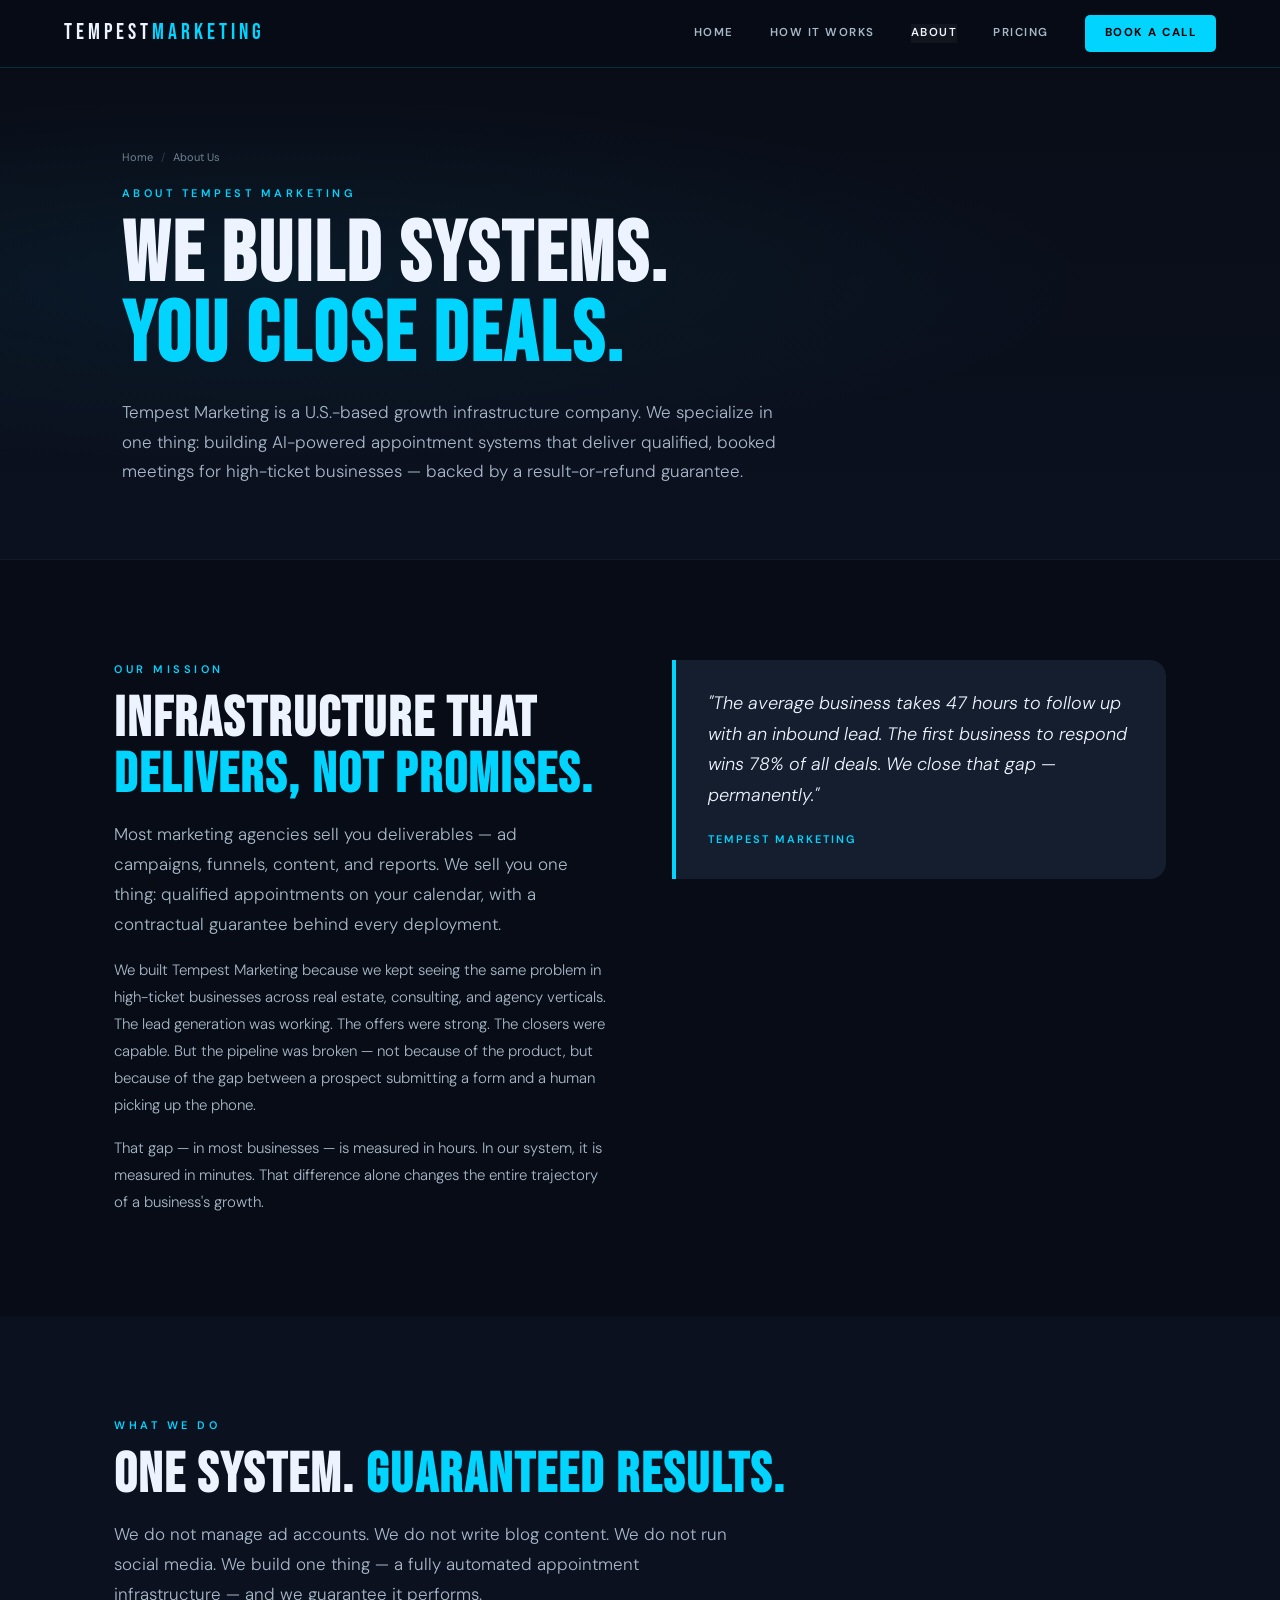
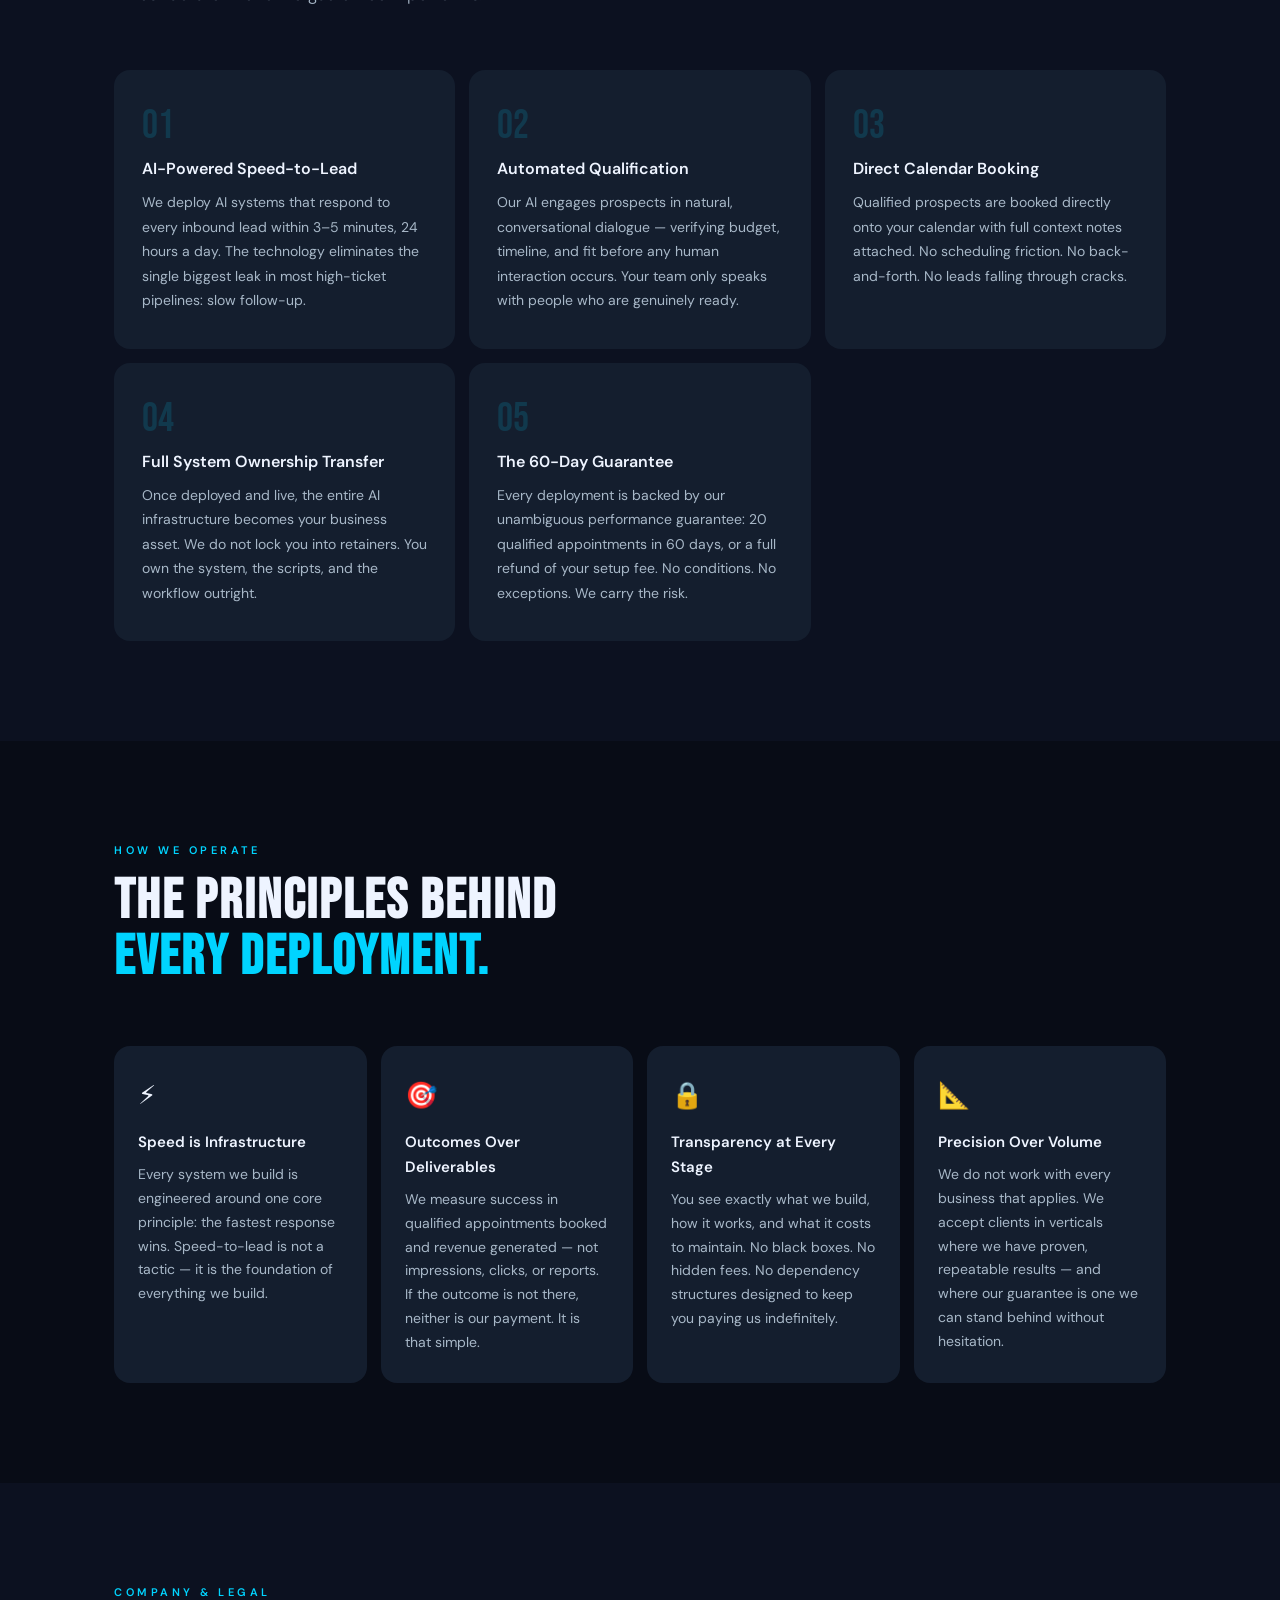
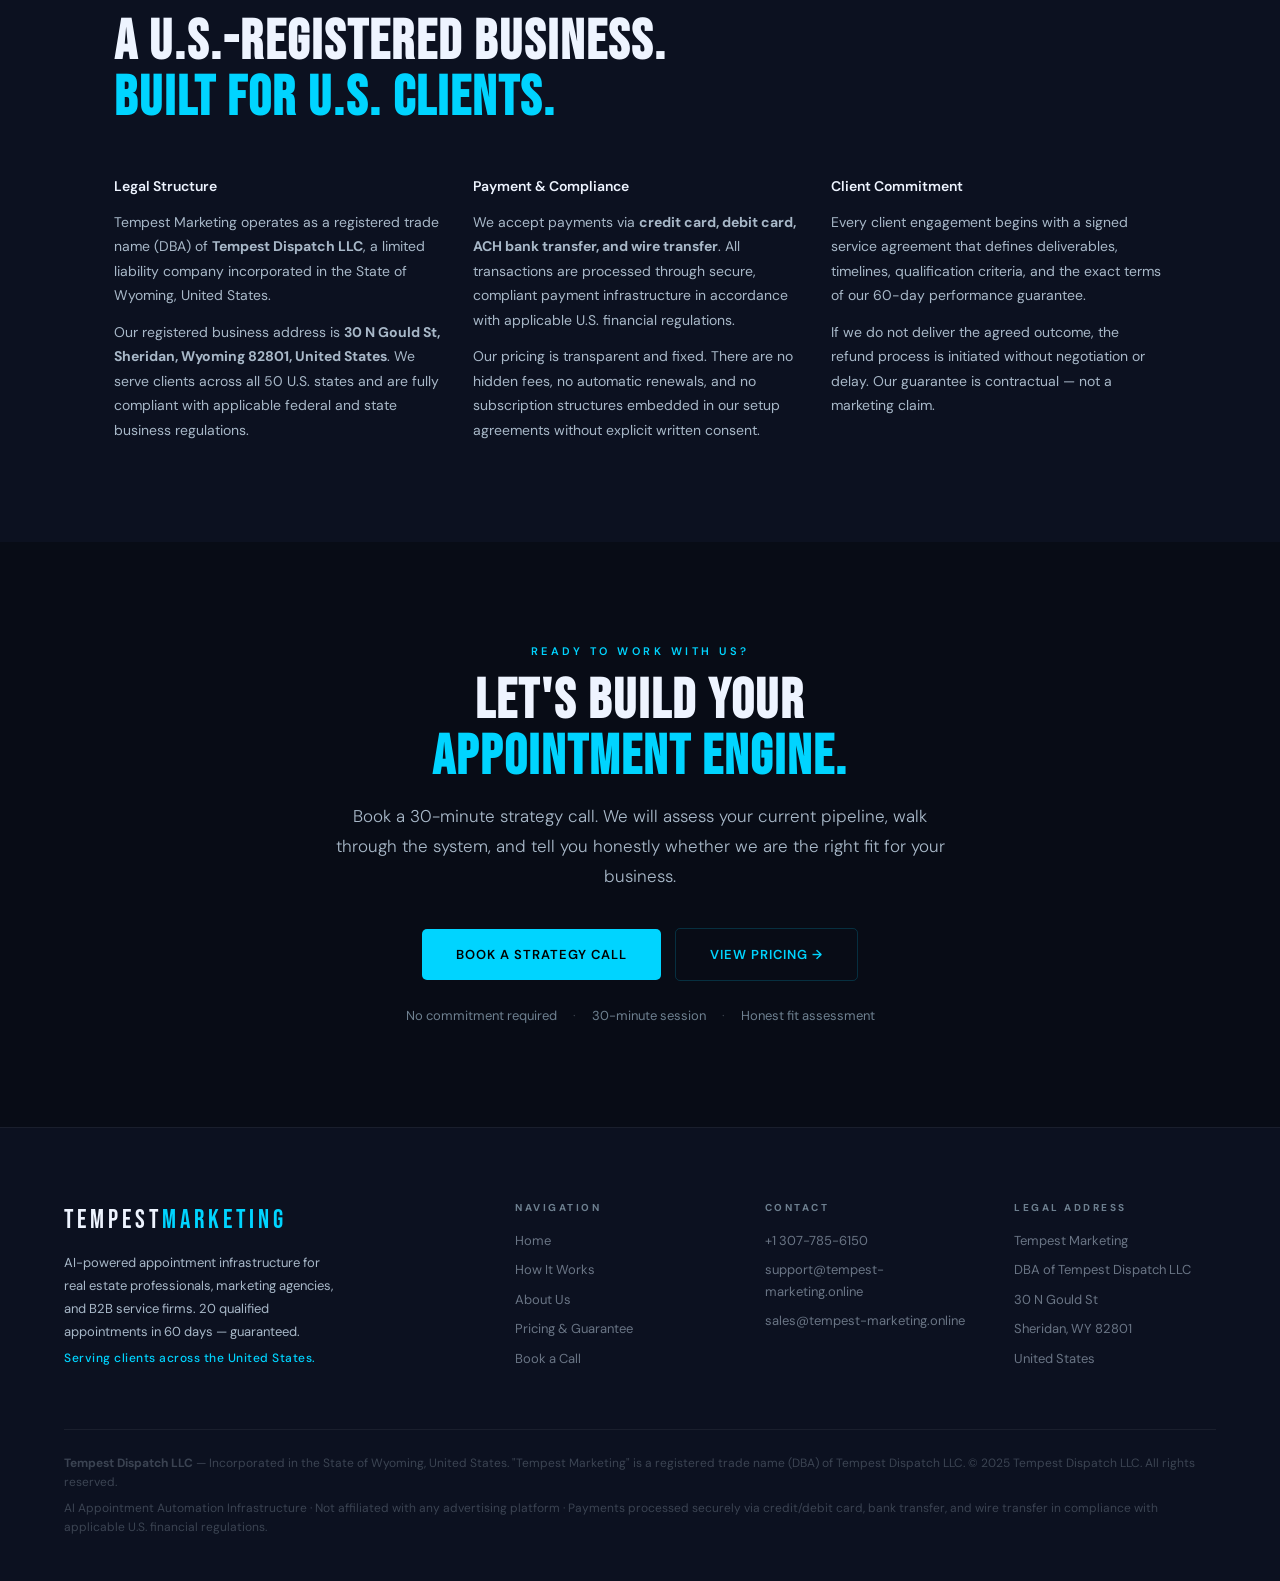
==== commit 96062dcc: "Update phone number and emails across the website (69c406d58257b7b6bea0dd3c)" ====
--- a/about/index.html
+++ b/about/index.html
@@ -187,9 +187,9 @@
     </div>
     <div class="footer-col">
       <div class="footer-col-title">Contact</div>
-      <a href="tel:+13074004521">+1 (307) 400-4521</a>
-      <a href="mailto:info@tempestmarketing.com">info@tempestmarketing.com</a>
-      <a href="mailto:sales@tempestmarketing.com">sales@tempestmarketing.com</a>
+      <a href="tel:+13077856150">+1 307-785-6150</a>
+      <a href="mailto:support@tempest-marketing.online">support@tempest-marketing.online</a>
+      <a href="mailto:sales@tempest-marketing.online">sales@tempest-marketing.online</a>
     </div>
     <div class="footer-col">
       <div class="footer-col-title">Legal Address</div>
